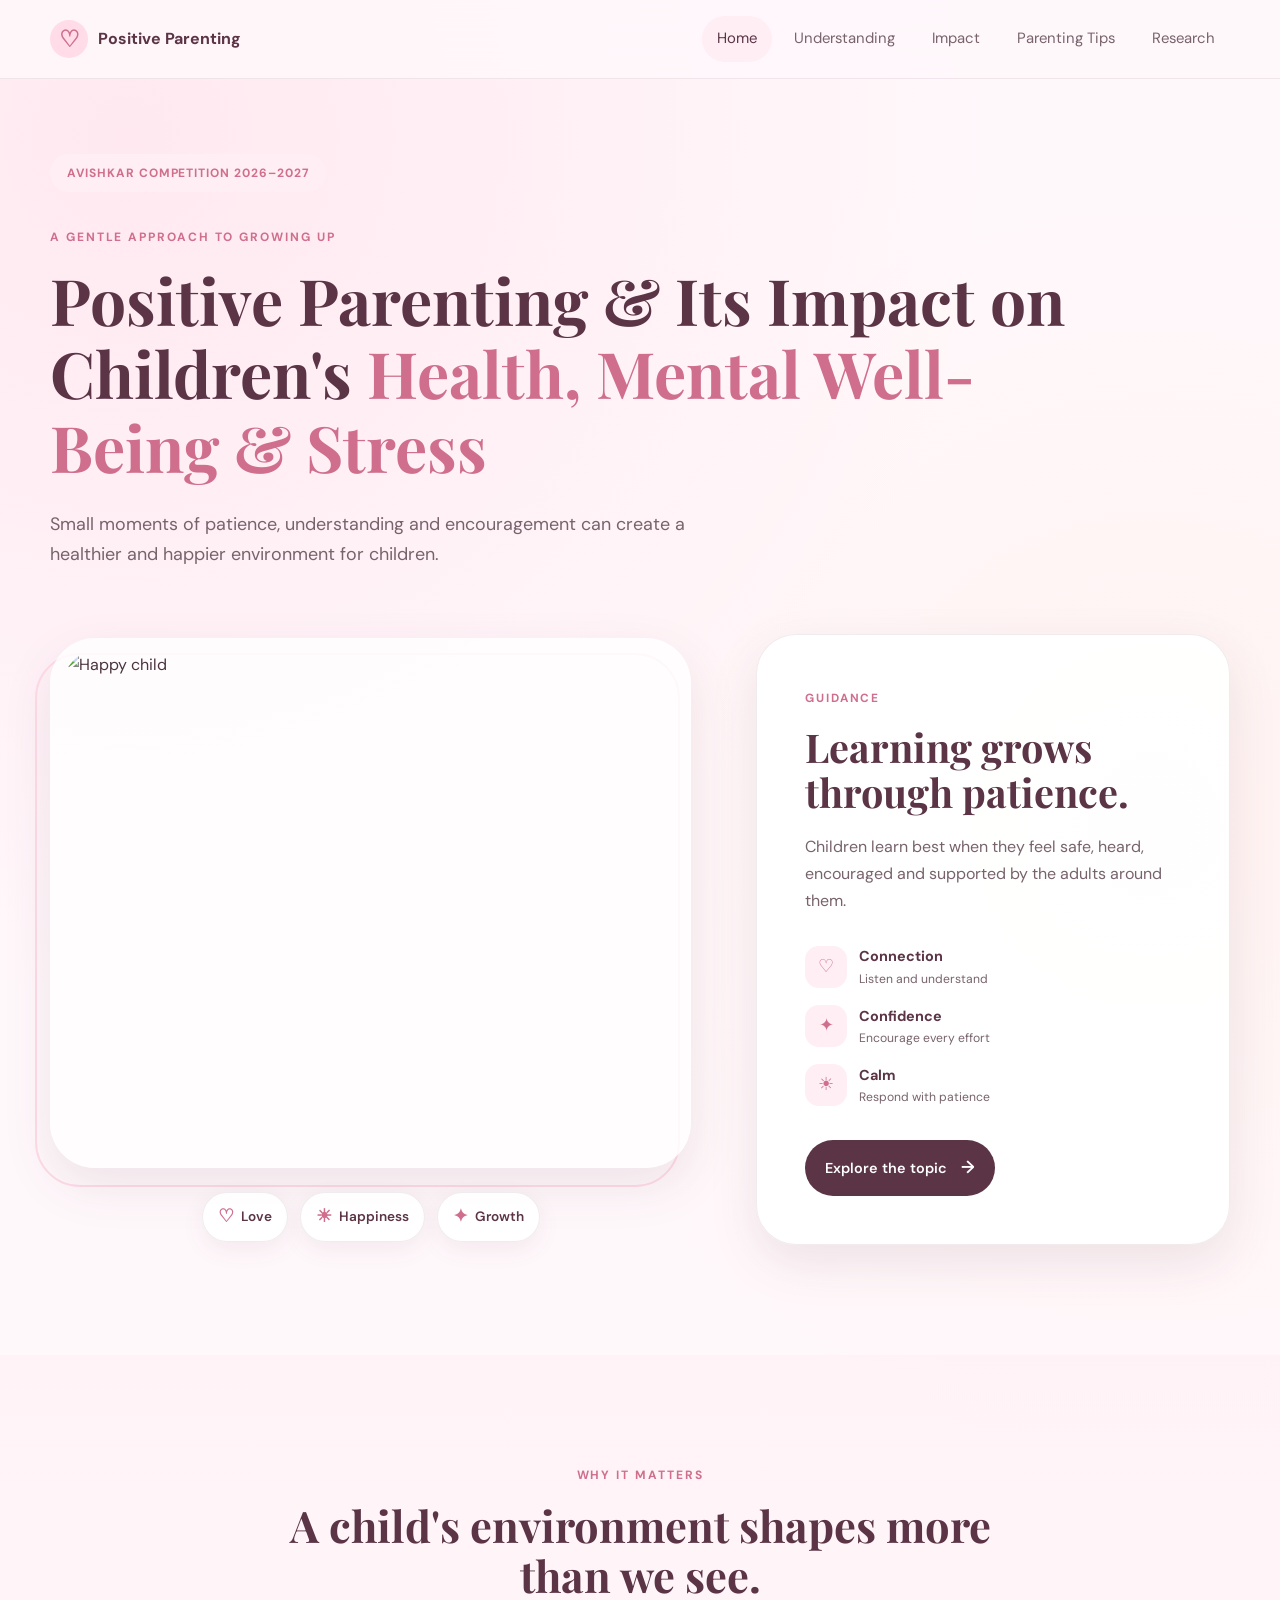
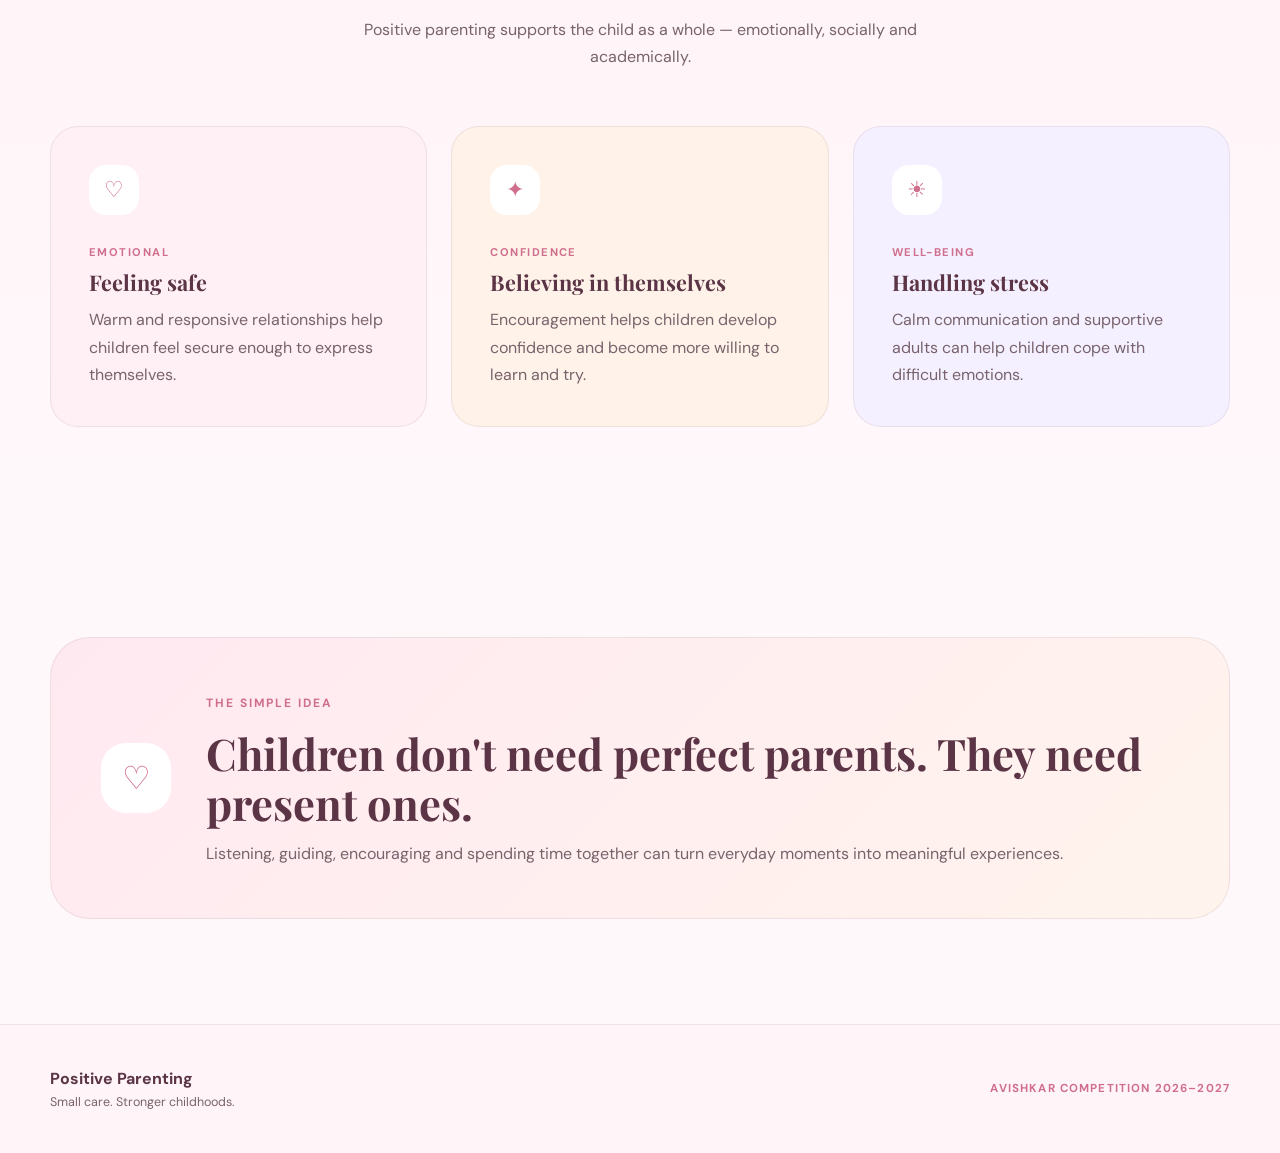
==== index.html @ 9b761204 "Add files via upload" ====
<!DOCTYPE html>
<html lang="en">
<head>
    <meta charset="UTF-8">
    <meta name="viewport" content="width=device-width, initial-scale=1.0">

    <title>Positive Parenting | Avishkar Competition</title>

    <link rel="preconnect" href="https://fonts.googleapis.com">
    <link rel="preconnect" href="https://fonts.gstatic.com" crossorigin>

    <link href="https://fonts.googleapis.com/css2?family=DM+Sans:wght@400;500;600;700&family=Playfair+Display:wght@500;600;700&display=swap" rel="stylesheet">

    <link rel="stylesheet" href="style.css">
</head>

<body>

<header class="site-header">
    <div class="container nav-wrap">

        <a href="index.html" class="brand">
            <span class="brand-mark">♡</span>
            <span>Positive Parenting</span>
        </a>

        <button class="nav-toggle" aria-label="Open navigation">
            <span></span>
            <span></span>
            <span></span>
        </button>

        <nav class="main-nav">
            <a href="index.html" class="active">Home</a>
            <a href="understanding.html">Understanding</a>
            <a href="impact.html">Impact</a>
            <a href="parenting-tips.html">Parenting Tips</a>
            <a href="research.html">Research</a>
        </nav>

    </div>
</header>


<main>

    <!-- HERO -->
    <section class="hero section">

        <div class="container">

            <div class="competition-label">
                AVISHKAR COMPETITION 2026–2027
            </div>

            <div class="hero-heading">
                <span class="eyebrow">A gentle approach to growing up</span>

                <h1>
                    Positive Parenting & Its Impact on Children's
                    <span>Health, Mental Well-Being & Stress</span>
                </h1>

                <p class="hero-intro">
                    Small moments of patience, understanding and encouragement
                    can create a healthier and happier environment for children.
                </p>
            </div>


            <!-- IMPORTANT:
                 IMAGE AND TEXT ARE SEPARATE.
                 NOTHING IS PLACED OVER THE BOY'S FACE.
            -->

            <div class="hero-showcase">

                <div class="hero-image-area">

                    <div class="hero-photo-frame">
                        <img
                            src="images/boy.png"
                            alt="Happy child"
                            class="hero-photo"
                        >
                    </div>

                    <!-- LOVE IS OUTSIDE THE IMAGE -->
                    <div class="hero-badges">
                        <span class="soft-badge">
                            <span>♡</span> Love
                        </span>

                        <span class="soft-badge">
                            <span>☀</span> Happiness
                        </span>

                        <span class="soft-badge">
                            <span>✦</span> Growth
                        </span>
                    </div>

                </div>


                <!-- TEXT CARD IS TO THE RIGHT OF IMAGE -->
                <div class="hero-side-card">

                    <span class="card-label">GUIDANCE</span>

                    <h2>
                        Learning grows through patience.
                    </h2>

                    <p>
                        Children learn best when they feel safe, heard,
                        encouraged and supported by the adults around them.
                    </p>

                    <div class="mini-points">

                        <div>
                            <span class="mini-icon">♡</span>
                            <div>
                                <strong>Connection</strong>
                                <small>Listen and understand</small>
                            </div>
                        </div>

                        <div>
                            <span class="mini-icon">✦</span>
                            <div>
                                <strong>Confidence</strong>
                                <small>Encourage every effort</small>
                            </div>
                        </div>

                        <div>
                            <span class="mini-icon">☀</span>
                            <div>
                                <strong>Calm</strong>
                                <small>Respond with patience</small>
                            </div>
                        </div>

                    </div>

                    <a href="understanding.html" class="primary-button">
                        Explore the topic
                        <span>→</span>
                    </a>

                </div>

            </div>

        </div>

    </section>


    <!-- WHY IT MATTERS -->
    <section class="section soft-section">

        <div class="container">

            <div class="section-heading centered">
                <span class="eyebrow">Why it matters</span>

                <h2>
                    A child's environment shapes more than we see.
                </h2>

                <p>
                    Positive parenting supports the child as a whole —
                    emotionally, socially and academically.
                </p>
            </div>


            <div class="three-card-grid">

                <article class="info-card pink-card reveal">
                    <div class="icon-circle">♡</div>
                    <span class="small-label">EMOTIONAL</span>

                    <h3>Feeling safe</h3>

                    <p>
                        Warm and responsive relationships help children
                        feel secure enough to express themselves.
                    </p>
                </article>


                <article class="info-card peach-card reveal">
                    <div class="icon-circle">✦</div>
                    <span class="small-label">CONFIDENCE</span>

                    <h3>Believing in themselves</h3>

                    <p>
                        Encouragement helps children develop confidence
                        and become more willing to learn and try.
                    </p>
                </article>


                <article class="info-card lavender-card reveal">
                    <div class="icon-circle">☀</div>
                    <span class="small-label">WELL-BEING</span>

                    <h3>Handling stress</h3>

                    <p>
                        Calm communication and supportive adults can help
                        children cope with difficult emotions.
                    </p>
                </article>

            </div>

        </div>

    </section>


    <!-- SIMPLE MESSAGE -->
    <section class="section">

        <div class="container">

            <div class="message-box reveal">

                <div class="message-symbol">♡</div>

                <div>
                    <span class="eyebrow">The simple idea</span>

                    <h2>
                        Children don't need perfect parents.
                        They need present ones.
                    </h2>

                    <p>
                        Listening, guiding, encouraging and spending time
                        together can turn everyday moments into meaningful
                        experiences.
                    </p>
                </div>

            </div>

        </div>

    </section>

</main>


<footer class="site-footer">

    <div class="container footer-inner">

        <div>
            <strong>Positive Parenting</strong>
            <p>Small care. Stronger childhoods.</p>
        </div>

        <div class="footer-note">
            AVISHKAR COMPETITION 2026–2027
        </div>

    </div>

</footer>


<script src="script.js"></script>

</body>
</html>
---- style.css ----
/* =========================================================
   POSITIVE PARENTING WEBSITE
   MAIN STYLESHEET
   ========================================================= */


/* ---------- ROOT ---------- */

:root {

    --pink-50: #fff8fb;
    --pink-100: #ffeef4;
    --pink-200: #ffdce8;
    --pink-300: #f7bfd0;
    --pink-400: #e99aae;
    --pink-500: #cf6f8d;

    --peach: #fff0e8;
    --lavender: #f4efff;
    --cream: #fffaf2;

    --text: #4b3440;
    --text-light: #78636c;
    --heading: #5b3446;

    --white: #ffffff;

    --border: rgba(91, 52, 70, 0.09);

    --shadow-small:
        0 8px 25px rgba(93, 45, 65, 0.07);

    --shadow:
        0 18px 50px rgba(93, 45, 65, 0.10);

    --radius-small: 18px;
    --radius: 28px;
    --radius-large: 40px;

    --max-width: 1180px;

}


/* ---------- RESET ---------- */

* {
    margin: 0;
    padding: 0;
    box-sizing: border-box;
}

html {
    scroll-behavior: smooth;
}

body {

    font-family: "DM Sans", sans-serif;

    color: var(--text);

    background:
        radial-gradient(
            circle at 10% 5%,
            rgba(255, 214, 228, 0.45),
            transparent 30%
        ),
        radial-gradient(
            circle at 90% 30%,
            rgba(255, 235, 226, 0.40),
            transparent 28%
        ),
        var(--pink-50);

    line-height: 1.7;

    overflow-x: hidden;
}

img {
    display: block;
    width: 100%;
}

a {
    color: inherit;
    text-decoration: none;
}

button {
    font-family: inherit;
}


/* ---------- CONTAINER ---------- */

.container {

    width: min(
        calc(100% - 40px),
        var(--max-width)
    );

    margin: auto;
}


/* ---------- TYPOGRAPHY ---------- */

h1,
h2,
h3 {

    font-family: "Playfair Display", serif;

    color: var(--heading);

    line-height: 1.15;
}

h1 {
    font-size: clamp(2.7rem, 5vw, 5.2rem);
}

h2 {
    font-size: clamp(2rem, 3.4vw, 3.4rem);
}

h3 {
    font-size: 1.35rem;
}

p {
    color: var(--text-light);
}


/* ---------- HEADER ---------- */

.site-header {

    position: sticky;

    top: 0;

    z-index: 1000;

    background: rgba(255, 248, 251, 0.88);

    backdrop-filter: blur(18px);

    border-bottom: 1px solid var(--border);
}

.nav-wrap {

    min-height: 78px;

    display: flex;

    align-items: center;

    justify-content: space-between;
}

.brand {

    display: flex;

    align-items: center;

    gap: 10px;

    font-weight: 700;

    color: var(--heading);
}

.brand-mark {

    width: 38px;

    height: 38px;

    border-radius: 50%;

    display: grid;

    place-items: center;

    background: var(--pink-200);

    color: var(--pink-500);

    font-size: 23px;
}

.main-nav {

    display: flex;

    align-items: center;

    gap: 7px;
}

.main-nav a {

    padding: 10px 15px;

    border-radius: 999px;

    color: var(--text-light);

    font-size: 0.93rem;

    transition: 0.25s ease;
}

.main-nav a:hover,
.main-nav a.active {

    color: var(--heading);

    background: var(--pink-100);
}

.nav-toggle {

    display: none;

    border: 0;

    background: transparent;

    cursor: pointer;
}

.nav-toggle span {

    display: block;

    width: 25px;

    height: 2px;

    background: var(--heading);

    margin: 5px;

}


/* ---------- GENERAL SECTIONS ---------- */

.section {

    padding: 105px 0;
}

.soft-section {

    background:
        linear-gradient(
            180deg,
            rgba(255, 238, 244, 0.50),
            rgba(255, 248, 251, 0.20)
        );
}

.section-heading {

    max-width: 760px;

    margin-bottom: 55px;
}

.section-heading.centered {

    text-align: center;

    margin-left: auto;
    margin-right: auto;
}

.section-heading p {

    margin-top: 16px;

    max-width: 620px;
}

.section-heading.centered p {
    margin-left: auto;
    margin-right: auto;
}

.eyebrow {

    display: inline-block;

    margin-bottom: 15px;

    color: var(--pink-500);

    text-transform: uppercase;

    letter-spacing: 0.16em;

    font-size: 0.75rem;

    font-weight: 700;
}

.card-label {

    display: inline-block;

    color: var(--pink-500);

    letter-spacing: 0.16em;

    font-size: 0.74rem;

    font-weight: 700;

    margin-bottom: 15px;
}

.small-label {

    display: block;

    color: var(--pink-500);

    font-size: 0.7rem;

    font-weight: 700;

    letter-spacing: 0.13em;

    margin-bottom: 8px;
}


/* =========================================================
   HERO
   ========================================================= */

.hero {

    padding-top: 75px;

    padding-bottom: 110px;
}

.competition-label {

    display: inline-flex;

    padding: 9px 17px;

    border-radius: 999px;

    background: var(--pink-100);

    color: var(--pink-500);

    font-size: 0.75rem;

    font-weight: 700;

    letter-spacing: 0.08em;

    margin-bottom: 30px;
}

.hero-heading {

    max-width: 1050px;

    margin-bottom: 65px;
}

.hero-heading h1 span,
.page-hero h1 span,
.research-heading h1 span {

    color: var(--pink-500);

}

.hero-intro {

    max-width: 700px;

    margin-top: 25px;

    font-size: 1.12rem;

}


/* =========================================================
   HERO SHOWCASE
   IMPORTANT:
   IMAGE + CARD ARE SIDE BY SIDE.
   NO TEXT OVER THE IMAGE.
   ========================================================= */

.hero-showcase {

    display: grid;

    grid-template-columns:
        minmax(0, 1.15fr)
        minmax(340px, 0.85fr);

    gap: 65px;

    align-items: center;
}


/* ---------- HERO IMAGE ---------- */

.hero-image-area {

    position: relative;

    min-width: 0;
}


/*
   The frame contains ONLY the image.
   Decorative things are behind the frame,
   not on the face.
*/

.hero-photo-frame {

    position: relative;

    max-width: 650px;

    margin: auto;

    padding: 13px;

    background: rgba(255,255,255,0.8);

    border-radius: 45px;

    box-shadow: var(--shadow);

    overflow: visible;
}

.hero-photo-frame::before {

    content: "";

    position: absolute;

    width: 100%;

    height: 100%;

    border: 2px solid var(--pink-200);

    border-radius: 45px;

    left: -15px;

    top: 15px;

    z-index: -1;
}

.hero-photo {

    width: 100%;

    aspect-ratio: 1.22 / 1;

    object-fit: cover;

    object-position: center;

    border-radius: 34px;
}


/*
   IMPORTANT:
   These badges are BELOW the image.
   They are NOT absolute.
   Therefore LOVE CAN NEVER APPEAR
   IN THE CENTRE OF THE IMAGE.
*/

.hero-badges {

    display: flex;

    justify-content: center;

    flex-wrap: wrap;

    gap: 12px;

    margin-top: 24px;

    position: relative;

    z-index: 2;
}

.soft-badge {

    display: inline-flex;

    align-items: center;

    gap: 7px;

    padding: 9px 15px;

    background: rgba(255,255,255,0.92);

    border: 1px solid var(--border);

    border-radius: 999px;

    box-shadow: var(--shadow-small);

    color: var(--heading);

    font-size: 0.85rem;

    font-weight: 600;
}

.soft-badge span {

    color: var(--pink-500);

    font-size: 1.1rem;
}


/* =========================================================
   HERO SIDE CARD
   THIS IS COMPLETELY OUTSIDE THE IMAGE.
   ========================================================= */

.hero-side-card {

    background: rgba(255,255,255,0.92);

    border: 1px solid var(--border);

    border-radius: var(--radius-large);

    padding: 48px;

    box-shadow: var(--shadow);

    position: relative;

    z-index: 2;
}

.hero-side-card h2 {

    font-size: clamp(2rem, 3.1vw, 3rem);

    margin-bottom: 18px;
}

.hero-side-card > p {

    margin-bottom: 30px;

    font-size: 1rem;
}


/* ---------- MINI POINTS ---------- */

.mini-points {

    display: grid;

    gap: 14px;

    margin-bottom: 32px;
}

.mini-points > div {

    display: flex;

    align-items: center;

    gap: 12px;
}

.mini-icon {

    width: 42px;

    height: 42px;

    flex-shrink: 0;

    display: grid;

    place-items: center;

    border-radius: 14px;

    background: var(--pink-100);

    color: var(--pink-500);

    font-size: 1.1rem;
}

.mini-points strong {

    display: block;

    color: var(--heading);

    font-size: 0.9rem;
}

.mini-points small {

    display: block;

    color: var(--text-light);

    font-size: 0.76rem;
}


/* ---------- BUTTON ---------- */

.primary-button {

    display: inline-flex;

    align-items: center;

    gap: 14px;

    padding: 13px 20px;

    background: var(--heading);

    color: white;

    border-radius: 999px;

    font-weight: 600;

    font-size: 0.9rem;

    transition: 0.25s ease;
}

.primary-button:hover {

    transform: translateY(-2px);

    box-shadow: var(--shadow);
}

.primary-button span {

    font-size: 1.1rem;
}


/* ---------- THREE CARDS ---------- */

.three-card-grid {

    display: grid;

    grid-template-columns: repeat(3, 1fr);

    gap: 24px;
}

.info-card {

    padding: 38px;

    border-radius: var(--radius);

    border: 1px solid var(--border);

    min-height: 285px;

    transition: 0.3s ease;
}

.info-card:hover {

    transform: translateY(-7px);

    box-shadow: var(--shadow);
}

.pink-card {
    background: #fff0f5;
}

.peach-card {
    background: #fff2e9;
}

.lavender-card {
    background: #f5f0ff;
}

.icon-circle {

    width: 50px;

    height: 50px;

    display: grid;

    place-items: center;

    background: white;

    border-radius: 17px;

    color: var(--pink-500);

    margin-bottom: 28px;

    font-size: 1.4rem;
}

.info-card h3 {

    margin-bottom: 12px;
}


/* ---------- MESSAGE BOX ---------- */

.message-box {

    display: grid;

    grid-template-columns: 80px 1fr;

    gap: 25px;

    align-items: center;

    padding: 50px;

    border-radius: var(--radius-large);

    background: linear-gradient(
        135deg,
        #ffe9f1,
        #fff4ed
    );

    border: 1px solid var(--border);
}

.message-symbol {

    width: 70px;

    height: 70px;

    display: grid;

    place-items: center;

    background: white;

    color: var(--pink-500);

    border-radius: 25px;

    font-size: 2rem;
}

.message-box h2 {

    margin-bottom: 12px;
}


/* =========================================================
   PAGE HERO
   ========================================================= */

.page-hero {

    padding-top: 90px;
}

.page-hero > .container > h1 {

    max-width: 950px;
}

.large-intro {

    max-width: 760px;

    margin-top: 22px;

    font-size: 1.15rem;
}


/* ---------- FEATURE LAYOUT ---------- */

.feature-layout {

    margin-top: 70px;

    display: grid;

    grid-template-columns: 1fr 0.85fr;

    gap: 65px;

    align-items: center;
}

.feature-image {

    position: relative;
}

.feature-image img {

    aspect-ratio: 1.1 / 1;

    object-fit: cover;

    border-radius: var(--radius-large);

    box-shadow: var(--shadow);
}

.image-caption {

    position: absolute;

    left: 24px;

    bottom: 24px;

    background: rgba(255,255,255,0.93);

    padding: 12px 18px;

    border-radius: 999px;

    box-shadow: var(--shadow-small);

    font-weight: 600;

    font-size: 0.85rem;
}

.image-caption span {

    color: var(--pink-500);

    margin-right: 7px;
}

.feature-content h2 {

    margin-bottom: 20px;
}

.feature-content > p {

    margin-bottom: 30px;
}


/* ---------- PRINCIPLES ---------- */

.principle-list {

    display: grid;

    gap: 18px;
}

.principle-item {

    display: flex;

    gap: 15px;

    padding: 18px;

    background: white;

    border: 1px solid var(--border);

    border-radius: 20px;

    box-shadow: var(--shadow-small);
}

.principle-icon {

    width: 43px;

    height: 43px;

    flex-shrink: 0;

    display: grid;

    place-items: center;

    border-radius: 14px;

    background: var(--pink-100);

    color: var(--pink-500);
}

.principle-item h3 {

    font-family: "DM Sans", sans-serif;

    font-size: 1rem;

    margin-bottom: 2px;
}

.principle-item p {

    font-size: 0.84rem;
}


/* ---------- FOUR AREA GRID ---------- */

.four-area-grid {

    display: grid;

    grid-template-columns: repeat(4, 1fr);

    gap: 20px;
}

.area-card {

    padding: 30px;

    background: white;

    border: 1px solid var(--border);

    border-radius: var(--radius);

    box-shadow: var(--shadow-small);

    min-height: 255px;
}

.area-number {

    width: 48px;

    height: 48px;

    display: grid;

    place-items: center;

    border-radius: 16px;

    background: var(--pink-100);

    color: var(--pink-500);

    margin-bottom: 25px;
}

.area-card h3 {

    margin-bottom: 12px;
}


/* ---------- CONNECTION PATH ---------- */

.connection-path {

    display: grid;

    grid-template-columns: 1fr auto 1fr auto 1fr;

    gap: 20px;

    align-items: center;
}

.path-card {

    padding: 35px 25px;

    background: white;

    border: 1px solid var(--border);

    border-radius: var(--radius);

    text-align: center;

    box-shadow: var(--shadow-small);
}

.path-card > span {

    display: grid;

    place-items: center;

    width: 50px;

    height: 50px;

    margin: 0 auto 18px;

    border-radius: 16px;

    background: var(--pink-100);

    color: var(--pink-500);

    font-size: 1.3rem;
}

.path-card strong {

    display: block;

    color: var(--heading);

    margin-bottom: 5px;
}

.path-card p {

    font-size: 0.85rem;
}

.path-arrow {

    font-size: 2rem;

    color: var(--pink-400);
}


/* =========================================================
   IMPACT PAGE
   ========================================================= */

.impact-feature {

    margin-top: 70px;

    display: grid;

    grid-template-columns: 1fr 0.8fr;

    gap: 65px;

    align-items: center;
}

.impact-photo img {

    aspect-ratio: 1.25 / 1;

    object-fit: cover;

    border-radius: var(--radius-large);

    box-shadow: var(--shadow);
}

.impact-message h2 {

    margin-bottom: 20px;
}

.impact-message > p {

    margin-bottom: 28px;
}

.impact-quote {

    padding: 25px;

    border-left: 4px solid var(--pink-300);

    background: var(--pink-100);

    border-radius: 0 20px 20px 0;

    color: var(--heading);

    font-weight: 600;
}

.impact-quote span {

    font-family: "Playfair Display", serif;

    font-size: 3rem;

    color: var(--pink-400);

    line-height: 0;
}


/* ---------- IMPACT GRID ---------- */

.impact-grid {

    display: grid;

    grid-template-columns: repeat(2, 1fr);

    gap: 22px;
}

.impact-card {

    display: grid;

    grid-template-columns: 65px 1fr;

    gap: 20px;

    padding: 35px;

    background: white;

    border-radius: var(--radius);

    border: 1px solid var(--border);

    box-shadow: var(--shadow-small);
}

.impact-icon {

    width: 55px;

    height: 55px;

    display: grid;

    place-items: center;

    border-radius: 18px;

    background: var(--pink-100);

    color: var(--pink-500);

    font-size: 1.4rem;
}

.impact-card h3 {

    margin-bottom: 8px;
}


/* ---------- VISUAL IMPACT ---------- */

.visual-impact {

    display: grid;

    grid-template-columns: 0.8fr 1.2fr;

    gap: 70px;

    align-items: center;
}

.visual-content p {

    margin-top: 20px;
}

.impact-visual {

    padding: 40px;

    background: linear-gradient(
        135deg,
        #fff0f5,
        #fff8f0
    );

    border-radius: var(--radius-large);

    border: 1px solid var(--border);
}

.visual-step {

    display: grid;

    grid-template-columns: 55px 1fr;

    column-gap: 15px;

    align-items: center;
}

.visual-step span {

    grid-row: span 2;

    width: 50px;

    height: 50px;

    display: grid;

    place-items: center;

    background: white;

    border-radius: 16px;

    color: var(--pink-500);
}

.visual-step strong {

    color: var(--heading);
}

.visual-step small {

    color: var(--text-light);
}

.visual-line {

    height: 35px;

    width: 2px;

    background: var(--pink-300);

    margin-left: 24px;
}


/* =========================================================
   PARENTING TIPS
   ========================================================= */

.tips-grid {

    display: grid;

    grid-template-columns: repeat(3, 1fr);

    gap: 22px;

    margin-top: 65px;
}

.tip-card {

    padding: 32px;

    background: white;

    border-radius: var(--radius);

    border: 1px solid var(--border);

    box-shadow: var(--shadow-small);

    transition: 0.3s ease;
}

.tip-card:hover {

    transform: translateY(-6px);

    box-shadow: var(--shadow);
}

.large-tip {

    grid-column: span 2;

    background: linear-gradient(
        135deg,
        #ffeef4,
        #fff6ef
    );
}

.tip-icon {

    width: 52px;

    height: 52px;

    display: grid;

    place-items: center;

    border-radius: 17px;

    background: var(--pink-100);

    color: var(--pink-500);

    font-size: 1.4rem;

    margin-bottom: 25px;
}

.tip-card h2,
.tip-card h3 {

    margin-bottom: 12px;
}

.tip-example {

    margin-top: 25px;

    padding: 15px 18px;

    background: rgba(255,255,255,0.75);

    border-radius: 15px;

    font-size: 0.9rem;

    color: var(--heading);
}

.tip-example span {

    color: var(--pink-500);

    font-weight: 700;

    margin-right: 5px;
}


/* ---------- RESPONSE GRID ---------- */

.response-grid {

    display: grid;

    grid-template-columns: 1fr auto 1fr;

    align-items: center;

    gap: 25px;
}

.response-card {

    padding: 40px;

    border-radius: var(--radius);

    min-height: 250px;

    border: 1px solid var(--border);
}

.response-card.avoid {

    background: #fff0f0;
}

.response-card.positive {

    background: #edf9f2;
}

.response-label {

    display: inline-block;

    font-size: 0.7rem;

    letter-spacing: 0.15em;

    font-weight: 700;

    margin-bottom: 20px;
}

.avoid .response-label {
    color: #b76d73;
}

.positive .response-label {
    color: #57916d;
}

.response-icon {

    width: 45px;

    height: 45px;

    display: grid;

    place-items: center;

    background: white;

    border-radius: 15px;

    margin-bottom: 18px;
}

.response-card h3 {

    margin-bottom: 12px;
}

.response-arrow {

    font-size: 2.2rem;

    color: var(--pink-400);
}


/* ---------- CLOSING ---------- */

.closing-note {

    max-width: 750px;

    margin: auto;

    text-align: center;

    padding: 70px 30px;
}

.closing-note h2 {

    margin-bottom: 20px;
}


/* =========================================================
   RESEARCH PAGE
   ========================================================= */

.research-hero {

    padding-top: 90px;
}

.research-heading {

    max-width: 850px;

    margin-bottom: 60px;
}

.research-heading p {

    max-width: 730px;

    margin-top: 20px;

    font-size: 1.05rem;
}


/* ---------- STATS ---------- */

.research-stats {

    display: grid;

    grid-template-columns: repeat(4, 1fr);

    gap: 18px;
}

.research-stat {

    min-height: 270px;

    padding: 32px;

    background: white;

    border-radius: var(--radius);

    border: 1px solid var(--border);

    box-shadow: var(--shadow-small);

    display: flex;

    flex-direction: column;

    justify-content: center;
}

.stat-number {

    font-family: "Playfair Display", serif;

    font-size: 4.5rem;

    line-height: 1;

    color: var(--pink-500);

    font-weight: 700;
}

.stat-symbol {

    font-family: "Playfair Display", serif;

    font-size: 3rem;

    color: var(--pink-500);

    font-weight: 700;

    line-height: 1.1;

    margin-bottom: 10px;
}

.stat-symbol span {

    color: var(--heading);

    font-size: 2rem;
}

.stat-unit {

    color: var(--heading);

    font-weight: 700;

    letter-spacing: 0.13em;

    font-size: 0.7rem;

    margin-top: 8px;

    margin-bottom: 15px;
}

.research-stat p {

    font-size: 0.82rem;

    margin-top: auto;
}


/* ---------- CARE WHEEL ---------- */

.care-wheel {

    max-width: 850px;

    min-height: 600px;

    margin: 50px auto 0;

    position: relative;

    display: grid;

    place-items: center;
}

.care-wheel::before {

    content: "";

    position: absolute;

    width: 310px;

    height: 310px;

    border: 2px dashed var(--pink-300);

    border-radius: 50%;
}

.care-center {

    width: 200px;

    height: 200px;

    border-radius: 50%;

    background: white;

    border: 1px solid var(--border);

    box-shadow: var(--shadow);

    display: flex;

    flex-direction: column;

    align-items: center;

    justify-content: center;

    text-align: center;

    position: relative;

    z-index: 2;
}

.care-center span {

    color: var(--pink-500);

    font-size: 2rem;

    margin-bottom: 8px;
}

.care-center strong {

    font-family: "Playfair Display", serif;

    color: var(--heading);

    font-size: 1.2rem;
}

.care-item {

    position: absolute;

    width: 175px;

    min-height: 100px;

    padding: 18px;

    background: white;

    border-radius: 22px;

    border: 1px solid var(--border);

    box-shadow: var(--shadow-small);

    text-align: center;
}

.care-item span {

    display: block;

    color: var(--pink-400);

    font-size: 0.7rem;

    font-weight: 700;

    margin-bottom: 4px;
}

.care-item strong {

    font-size: 0.86rem;

    color: var(--heading);
}

.care-one {

    top: 20px;
    left: 50%;

    transform: translateX(-50%);
}

.care-two {

    right: 35px;
    top: 190px;
}

.care-three {

    right: 90px;
    bottom: 45px;
}

.care-four {

    left: 90px;
    bottom: 45px;
}

.care-five {

    left: 35px;
    top: 190px;
}


/* ---------- RESEARCH VISUAL ---------- */

.research-visual-card {

    display: grid;

    grid-template-columns: 0.75fr 1.25fr;

    gap: 60px;

    align-items: center;

    padding: 55px;

    border-radius: var(--radius-large);

    background: linear-gradient(
        135deg,
        #fff0f5,
        #fff8ef
    );

    border: 1px solid var(--border);
}

.research-visual-text h2 {

    margin-bottom: 18px;
}

.concept-graph {

    min-height: 300px;

    position: relative;

    padding: 30px;
}

.graph-axis {

    display: flex;

    justify-content: space-between;

    align-items: flex-end;

    height: 240px;

    position: relative;

    z-index: 2;
}

.graph-point {

    width: 125px;

    padding: 15px;

    text-align: center;

    background: white;

    border-radius: 18px;

    box-shadow: var(--shadow-small);

    border: 1px solid var(--border);
}

.graph-point span {

    display: grid;

    place-items: center;

    width: 40px;

    height: 40px;

    margin: auto auto 10px;

    border-radius: 13px;

    background: var(--pink-100);

    color: var(--pink-500);
}

.graph-point strong {

    display: block;

    color: var(--heading);

    font-size: 0.82rem;
}

.graph-point small {

    font-size: 0.68rem;

    color: var(--text-light);
}

.point-one {
    transform: translateY(80px);
}

.point-two {
    transform: translateY(30px);
}

.point-three {
    transform: translateY(-25px);
}

.graph-line {

    position: absolute;

    left: 8%;

    right: 8%;

    top: 55%;

    height: 3px;

    background: var(--pink-300);

    transform: rotate(-8deg);

    z-index: 1;
}


/* ---------- STRESS COMPARISON ---------- */

.stress-comparison {

    display: grid;

    grid-template-columns: repeat(2, 1fr);

    gap: 25px;
}

.stress-column {

    padding: 40px;

    border-radius: var(--radius-large);

    border: 1px solid var(--border);
}

.supported {

    background: #effaf4;
}

.unsupported {

    background: #fff0f0;
}

.stress-top {

    display: flex;

    align-items: center;

    gap: 12px;

    margin-bottom: 30px;
}

.stress-icon {

    width: 48px;

    height: 48px;

    display: grid;

    place-items: center;

    background: white;

    border-radius: 15px;

    font-size: 1.2rem;
}

.stress-label {

    font-size: 0.7rem;

    font-weight: 700;

    letter-spacing: 0.13em;

    color: var(--heading);
}

.stress-column h3 {

    margin-bottom: 20px;
}

.stress-arrow {

    color: var(--pink-400);

    font-size: 1.7rem;

    margin: 12px 0;
}

.stress-result {

    margin-top: 25px;

    padding: 15px;

    background: white;

    border-radius: 15px;

    color: var(--heading);

    font-size: 0.85rem;

    font-weight: 600;
}

.stress-result span {

    margin-right: 7px;

    color: var(--pink-500);
}


/* ---------- RESEARCH IMAGE GRID ---------- */

.research-image-grid {

    display: grid;

    grid-template-columns: repeat(2, 1fr);

    gap: 25px;
}

.research-photo {

    position: relative;

    overflow: hidden;

    border-radius: var(--radius-large);

    box-shadow: var(--shadow);

    min-height: 370px;
}

.research-photo img {

    height: 100%;

    min-height: 370px;

    object-fit: cover;

    transition: 0.5s ease;
}

.research-photo:hover img {

    transform: scale(1.04);
}

.research-photo > div {

    position: absolute;

    left: 20px;

    right: 20px;

    bottom: 20px;

    padding: 18px;

    background: rgba(255,255,255,0.92);

    border-radius: 20px;
}

.research-photo strong {

    display: block;

    color: var(--heading);
}

.research-photo span {

    font-size: 0.8rem;

    color: var(--text-light);
}


/* ---------- FINDINGS ---------- */

.finding-grid {

    display: grid;

    grid-template-columns: repeat(3, 1fr);

    gap: 22px;
}

.finding-card {

    padding: 35px;

    background: white;

    border-radius: var(--radius);

    border: 1px solid var(--border);

    box-shadow: var(--shadow-small);

    min-height: 250px;
}

.finding-icon {

    width: 50px;

    height: 50px;

    display: grid;

    place-items: center;

    background: var(--pink-100);

    color: var(--pink-500);

    border-radius: 16px;

    margin-bottom: 25px;
}

.finding-card h3 {

    margin-bottom: 12px;
}


/* ---------- REFERENCES ---------- */

.references-box {

    max-width: 900px;

    margin: auto;

    padding: 50px;

    background: white;

    border: 1px solid var(--border);

    border-radius: var(--radius-large);

    box-shadow: var(--shadow-small);
}

.references-box h2 {

    margin-bottom: 30px;
}

.reference-list {

    display: grid;

    gap: 12px;
}

.reference-list a {

    padding: 17px 20px;

    background: var(--pink-50);

    border-radius: 15px;

    color: var(--heading);

    font-weight: 600;

    font-size: 0.88rem;

    transition: 0.25s ease;
}

.reference-list a:hover {

    background: var(--pink-100);

    transform: translateX(4px);
}


/* =========================================================
   FOOTER
   ========================================================= */

.site-footer {

    padding: 40px 0;

    border-top: 1px solid var(--border);

    background: #fff5f8;
}

.footer-inner {

    display: flex;

    justify-content: space-between;

    align-items: center;

    gap: 20px;
}

.footer-inner strong {

    color: var(--heading);
}

.footer-inner p {

    font-size: 0.78rem;
}

.footer-note {

    color: var(--pink-500);

    font-size: 0.72rem;

    font-weight: 700;

    letter-spacing: 0.1em;

    text-align: right;
}


/* =========================================================
   REVEAL ANIMATION
   ========================================================= */

.reveal {

    opacity: 0;

    transform: translateY(25px);

    transition:
        opacity 0.7s ease,
        transform 0.7s ease;
}

.reveal.visible {

    opacity: 1;

    transform: translateY(0);
}


/* =========================================================
   TABLET
   ========================================================= */

@media (max-width: 1000px) {

    .hero-showcase {

        grid-template-columns: 1fr;

        gap: 40px;
    }

    .hero-photo-frame {

        max-width: 750px;
    }

    .hero-side-card {

        max-width: 750px;

        margin: auto;
    }

    .three-card-grid {

        grid-template-columns: 1fr;
    }

    .four-area-grid {

        grid-template-columns: repeat(2, 1fr);
    }

    .feature-layout,
    .impact-feature,
    .visual-impact {

        grid-template-columns: 1fr;

        gap: 45px;
    }

    .tips-grid {

        grid-template-columns: repeat(2, 1fr);
    }

    .large-tip {

        grid-column: span 2;
    }

    .research-stats {

        grid-template-columns: repeat(2, 1fr);
    }

    .research-visual-card {

        grid-template-columns: 1fr;
    }

    .finding-grid {

        grid-template-columns: 1fr;
    }

}


/* =========================================================
   MOBILE
   ========================================================= */

@media (max-width: 700px) {

    .container {

        width: min(
            calc(100% - 28px),
            var(--max-width)
        );
    }

    .section {

        padding: 75px 0;
    }


    /* HEADER */

    .nav-toggle {

        display: block;
    }

    .main-nav {

        display: none;

        position: absolute;

        left: 14px;

        right: 14px;

        top: 70px;

        padding: 12px;

        flex-direction: column;

        align-items: stretch;

        background: rgba(255,255,255,0.97);

        border: 1px solid var(--border);

        border-radius: 22px;

        box-shadow: var(--shadow);
    }

    .main-nav.open {

        display: flex;
    }

    .main-nav a {

        text-align: center;
    }


    /* HERO */

    .hero {

        padding-top: 50px;
    }

    .competition-label {

        font-size: 0.64rem;
    }

    .hero-heading {

        margin-bottom: 45px;
    }

    .hero-intro {

        font-size: 1rem;
    }


    /*
       MOBILE:
       image first
       badges below
       text card after image

       Still NO overlay.
    */

    .hero-showcase {

        display: flex;

        flex-direction: column;

        gap: 35px;
    }

    .hero-image-area {

        width: 100%;
    }

    .hero-photo-frame {

        padding: 8px;

        border-radius: 30px;
    }

    .hero-photo-frame::before {

        border-radius: 30px;

        left: -8px;

        top: 9px;
    }

    .hero-photo {

        aspect-ratio: 0.95 / 1;

        border-radius: 23px;
    }

    .hero-side-card {

        width: 100%;

        padding: 30px;

        border-radius: 28px;
    }

    .hero-side-card h2 {

        font-size: 2rem;
    }


    .hero-badges {

        margin-top: 20px;

        gap: 8px;
    }

    .soft-badge {

        font-size: 0.76rem;

        padding: 8px 12px;
    }


    /* GENERAL */

    .message-box {

        grid-template-columns: 1fr;

        padding: 35px;
    }


    /* UNDERSTANDING */

    .feature-layout {

        margin-top: 45px;
    }

    .feature-image img {

        aspect-ratio: 1 / 1;
    }

    .image-caption {

        left: 15px;

        right: 15px;

        text-align: center;

        font-size: 0.75rem;
    }

    .four-area-grid {

        grid-template-columns: 1fr;
    }

    .connection-path {

        grid-template-columns: 1fr;

        gap: 10px;
    }

    .path-arrow {

        transform: rotate(90deg);

        text-align: center;
    }


    /* IMPACT */

    .impact-grid {

        grid-template-columns: 1fr;
    }

    .impact-card {

        grid-template-columns: 55px 1fr;

        padding: 25px;
    }


    /* TIPS */

    .tips-grid {

        grid-template-columns: 1fr;
    }

    .large-tip {

        grid-column: auto;
    }

    .response-grid {

        grid-template-columns: 1fr;
    }

    .response-arrow {

        transform: rotate(90deg);

        text-align: center;
    }


    /* RESEARCH */

    .research-stats {

        grid-template-columns: 1fr;
    }

    .research-stat {

        min-height: 230px;
    }

    .care-wheel {

        min-height: auto;

        display: flex;

        flex-direction: column;

        gap: 15px;

        padding: 20px 0;
    }

    .care-wheel::before {

        display: none;
    }

    .care-center {

        width: 170px;

        height: 170px;

        margin-bottom: 5px;
    }

    .care-item {

        position: static;

        transform: none;

        width: 100%;

        min-height: auto;
    }

    .research-visual-card {

        padding: 30px;
    }

    .concept-graph {

        padding: 10px 0;

        overflow: hidden;
    }

    .graph-axis {

        height: auto;

        flex-direction: column;

        align-items: stretch;

        gap: 14px;
    }

    .graph-point {

        width: 100%;

        transform: none !important;

        display: grid;

        grid-template-columns: 45px 1fr;

        align-items: center;

        text-align: left;
    }

    .graph-point span {

        grid-row: span 2;

        margin: 0;
    }

    .graph-line {

        display: none;
    }

    .stress-comparison {

        grid-template-columns: 1fr;
    }

    .research-image-grid {

        grid-template-columns: 1fr;
    }

    .research-photo {

        min-height: 300px;
    }

    .research-photo img {

        min-height: 300px;
    }

    .references-box {

        padding: 30px;
    }


    /* FOOTER */

    .footer-inner {

        flex-direction: column;

        align-items: flex-start;
    }

    .footer-note {

        text-align: left;
    }

}


/* =========================================================
   SMALL PHONES
   ========================================================= */

@media (max-width: 430px) {

    h1 {

        font-size: 2.35rem;
    }

    h2 {

        font-size: 1.9rem;
    }

    .hero-side-card {

        padding: 25px;
    }

    .info-card,
    .tip-card,
    .finding-card {

        padding: 26px;
    }

    .stress-column {

        padding: 28px;
    }

}
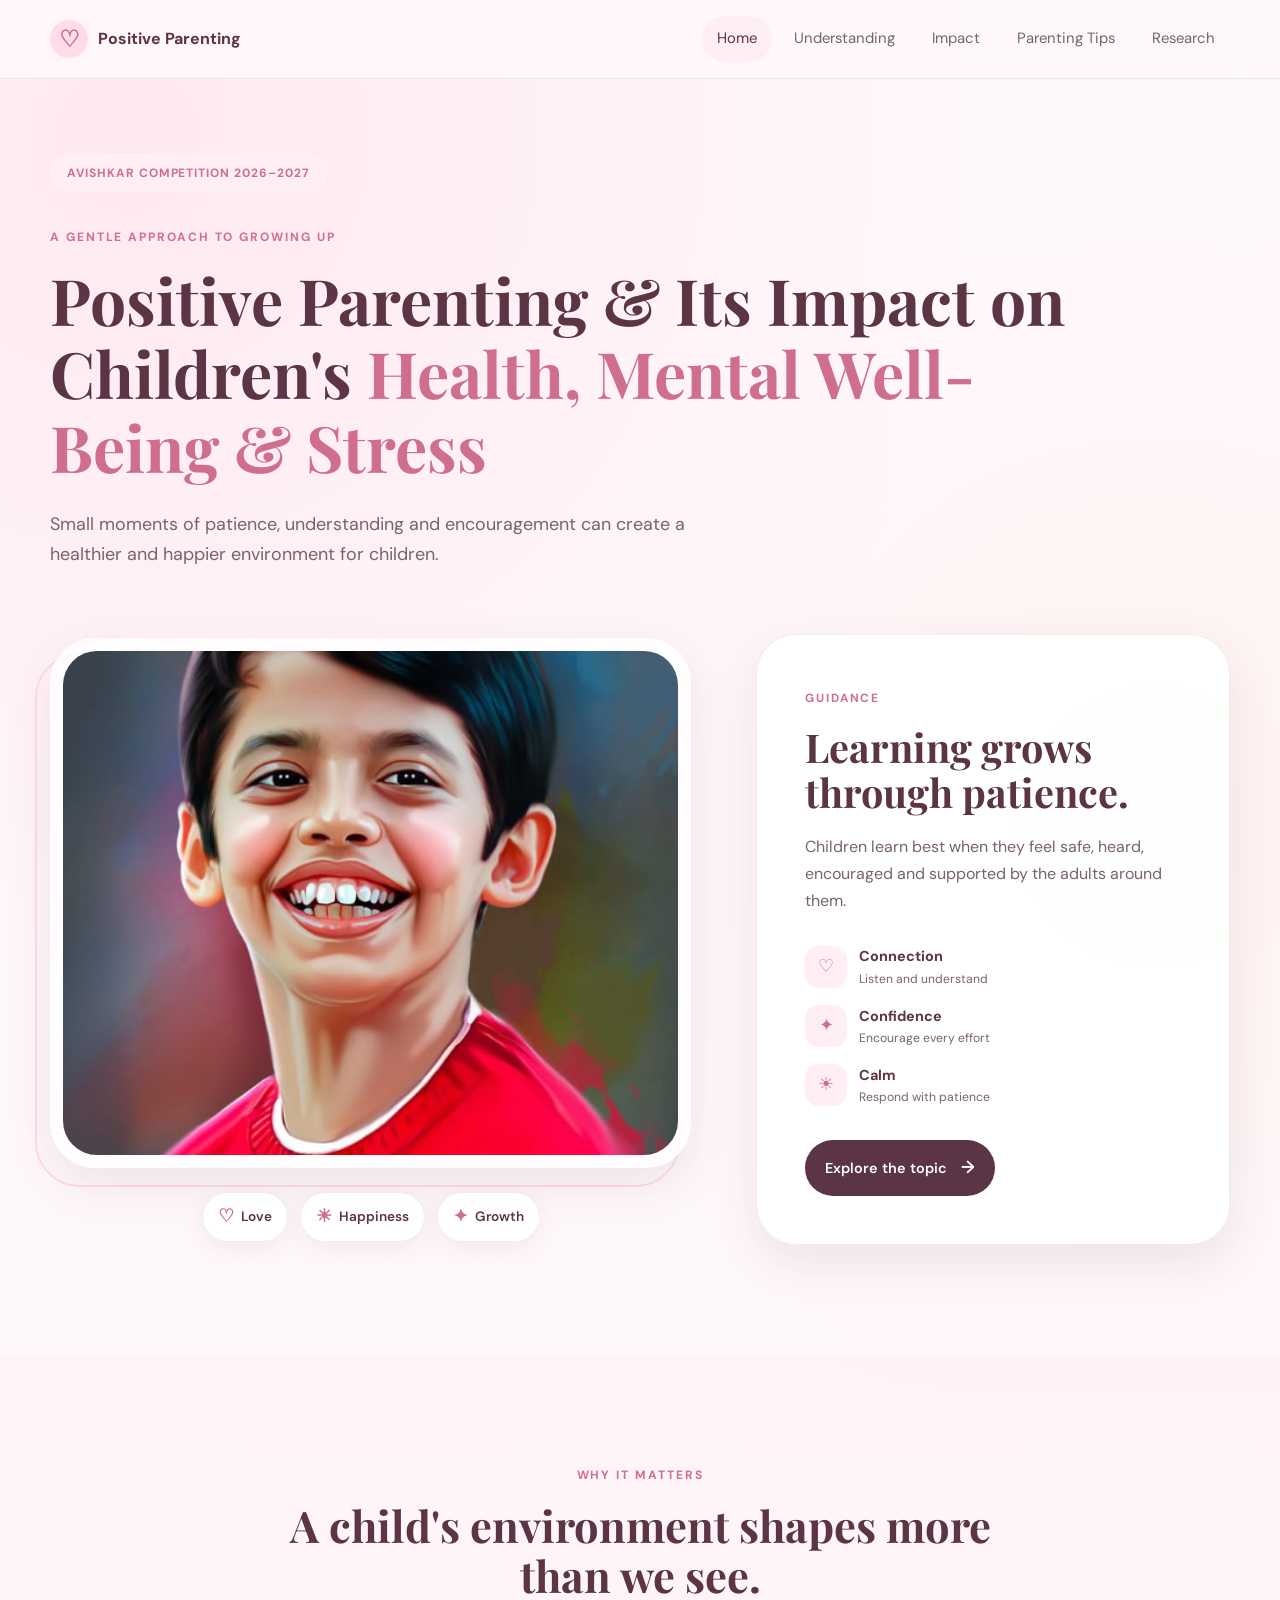
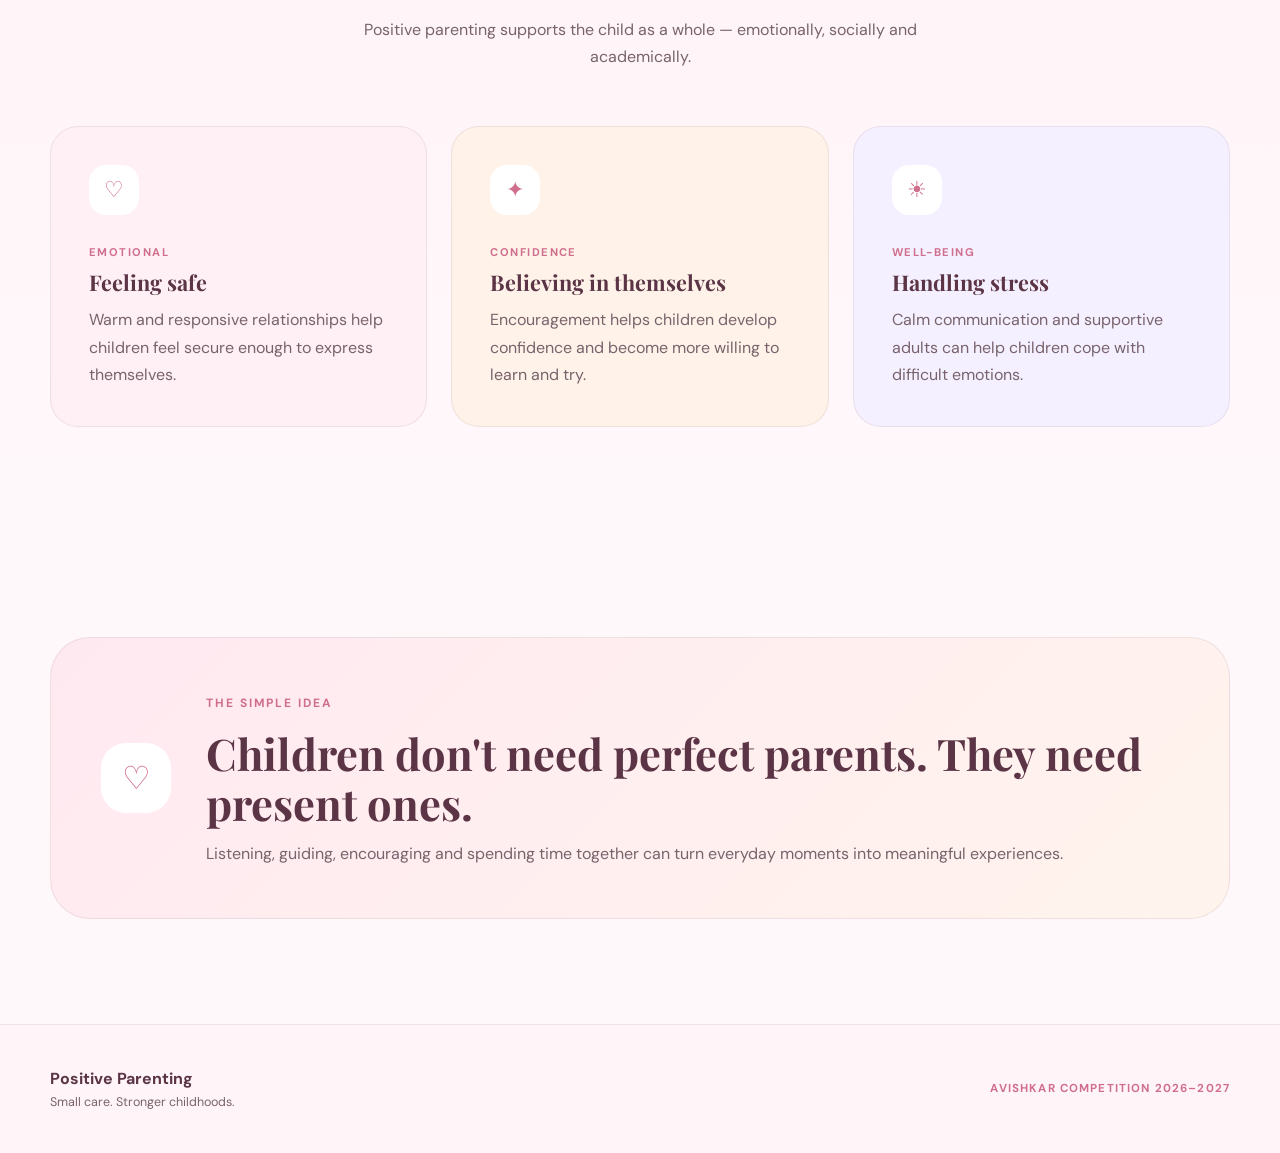
==== commit 00e1fd48: "Update index.html" ====
--- a/index.html
+++ b/index.html
@@ -79,7 +79,7 @@
 
                     <div class="hero-photo-frame">
                         <img
-                            src="images/boy.png"
+                            src="boy.png"
                             alt="Happy child"
                             class="hero-photo"
                         >
@@ -279,4 +279,4 @@
 <script src="script.js"></script>
 
 </body>
-</html>+</html>
